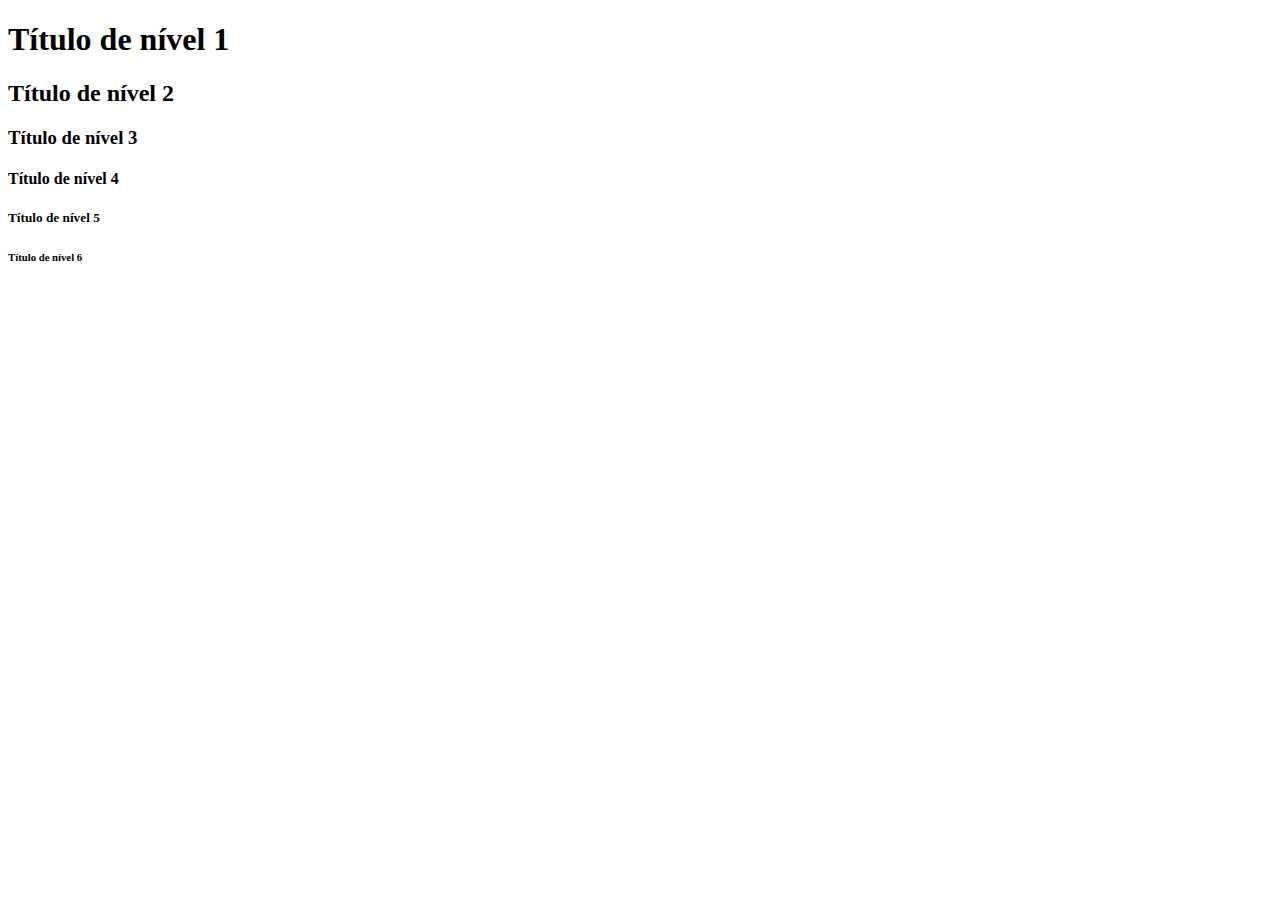
==== docs/index.html @ a33ae9fd "first commit" ====
<!DOCTYPE html>
<html>
<head>
<meta charset="UTF-8"/>
<title>Document</title>
</head>
<body>
	<h1>Título de nível 1</h1>
	<h2>Título de nível 2</h2>
	<h3>Título de nível 3</h3>
	<h4>Título de nível 4</h4>
	<h5>Título de nível 5</h5>
	<h6>Título de nível 6</h6>
</body>
</html>
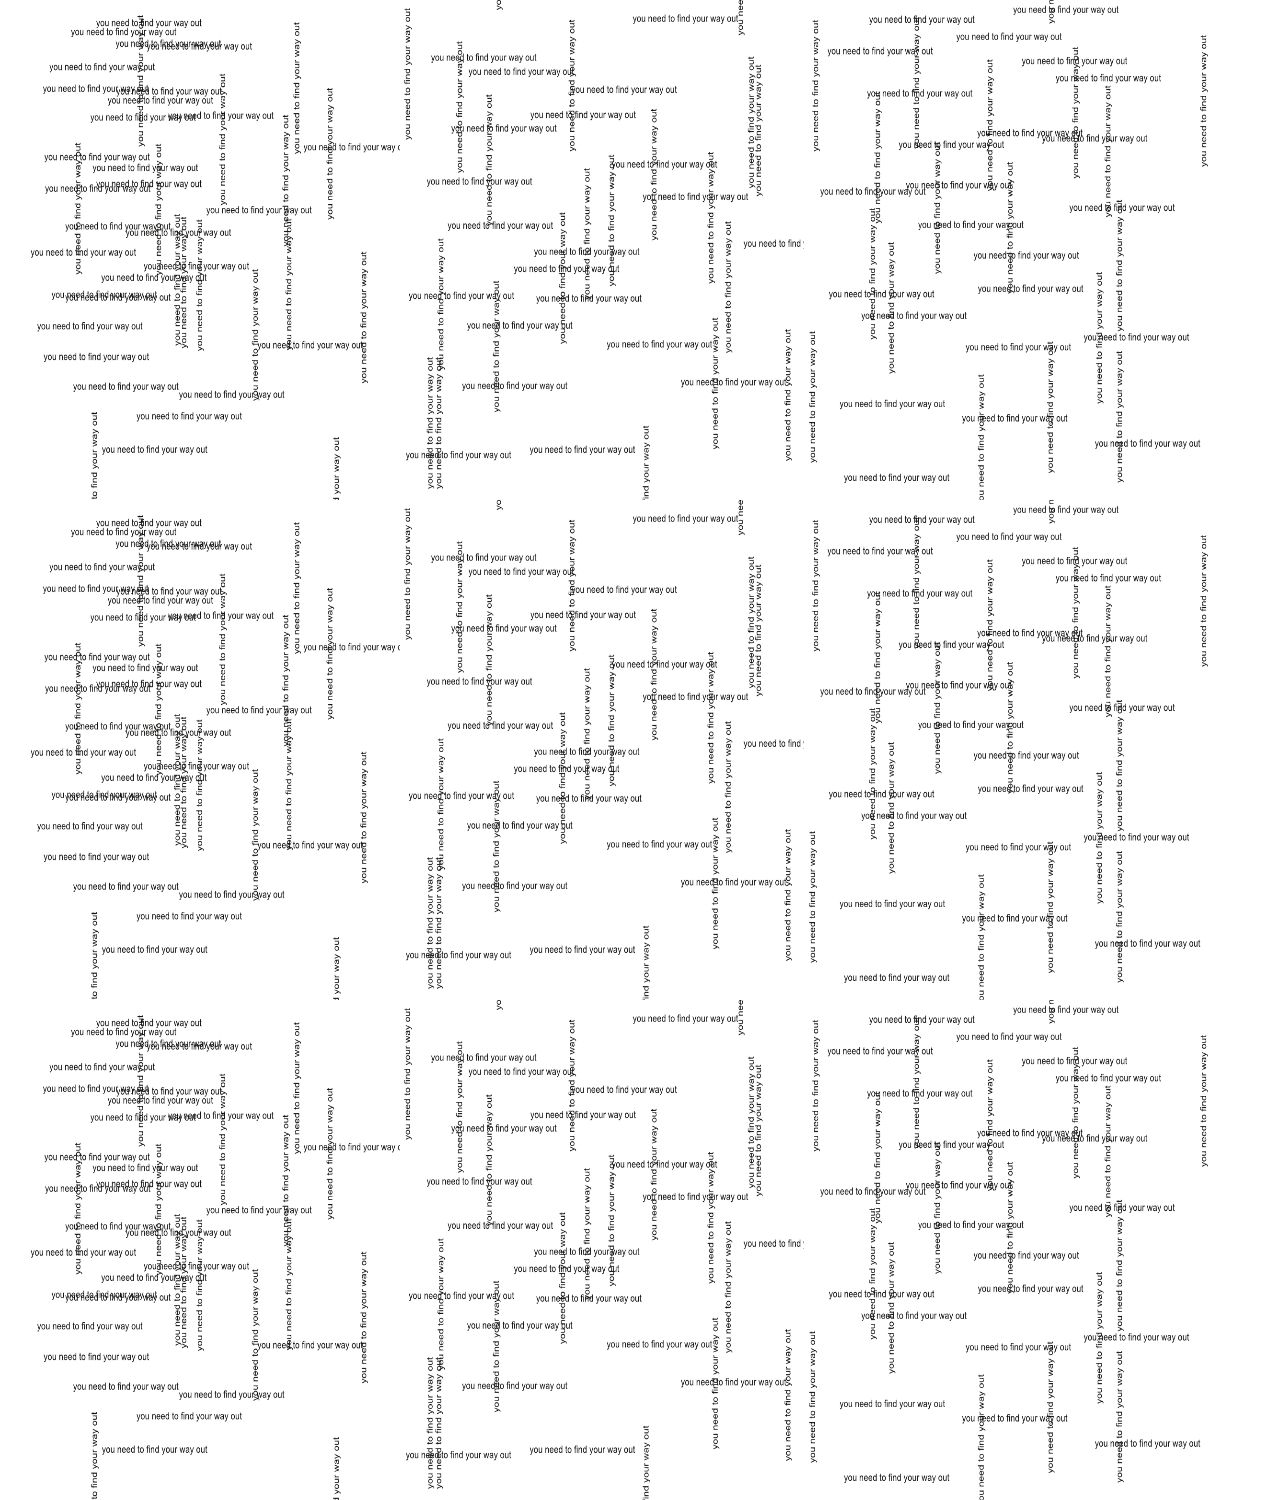
==== commit b4684b82: "final commit" ====
--- a/docs/index.html
+++ b/docs/index.html
@@ -2,14 +2,50 @@
 <html>
 <head>
 <meta charset="UTF-8"/>
-<title>Document</title>
+<title>Labirinto</title>
+<link rel="stylesheet" type="text/css" href="style.css">
+<link rel="stylesheet" href="https://maxcdn.bootstrapcdn.com/bootstrap/4.0.0/css/bootstrap.min.css" integrity="sha384-Gn5384xqQ1aoWXA+058RXPxPg6fy4IWvTNh0E263XmFcJlSAwiGgFAW/dAiS6JXm" crossorigin="anonymous">
 </head>
 <body>
-	<h1>Título de nível 1</h1>
-	<h2>Título de nível 2</h2>
-	<h3>Título de nível 3</h3>
-	<h4>Título de nível 4</h4>
-	<h5>Título de nível 5</h5>
-	<h6>Título de nível 6</h6>
+<div id="rules1">
+    <div class="submit-popup">
+      <span class="close">&times;</span>
+      <h3>THAT'S NOT IT</h3><hr>
+    </div>
+</div>
+<div id="rules2">
+    <div class="submit-popup">
+      <span class="close">&times;</span>
+      <h3>what are you looking for?</h3><hr>
+</div>
+</div>
+<div id="rules3">
+    <div class="submit-popup">
+      <span class="close">&times;</span>
+      <h3>i think you're stuck in this labyrint</h3><hr>
+    </div>
+</div>
+<div id="rules4">
+    <div class="submit-popup">
+      <span class="close">&times;</span>
+      <h3>you need to know what you're</h3>
+      <h3>looking for</h3><hr>
+</div>
+</div>
+<img src="first1.jpeg" onclick="rulesButton1()" height="500" width="400">
+<img src="first2.jpeg" onclick="rulesButton2()" height="500" width="400">
+<img src="first3.jpeg" onclick="rulesButton3()" height="500" width="400">
+<img src="first1.jpeg" onclick="rulesButton4()" height="500" width="400">
+<img src="first2.jpeg" onclick="rulesButton1()" height="500" width="400">
+<a href="index2.html">
+  <img src="first3.jpeg" alt="my picture" height="500" width="400" />
+</a>
+<img src="first1.jpeg" onclick="rulesButton2()" height="500" width="400">
+<img src="first2.jpeg" onclick="rulesButton3()" height="500" width="400">
+<img src="first3.jpeg" onclick="rulesButton4()" height="500" width="400">
+<script src = "script.js"> </script>
+  <script src="https://code.jquery.com/jquery-3.2.1.slim.min.js" integrity="sha384-KJ3o2DKtIkvYIK3UENzmM7KCkRr/rE9/Qpg6aAZGJwFDMVNA/GpGFF93hXpG5KkN" crossorigin="anonymous"></script>
+  <script src="https://cdnjs.cloudflare.com/ajax/libs/popper.js/1.12.9/umd/popper.min.js" integrity="sha384-ApNbgh9B+Y1QKtv3Rn7W3mgPxhU9K/ScQsAP7hUibX39j7fakFPskvXusvfa0b4Q" crossorigin="anonymous"></script>
+  <script src="https://maxcdn.bootstrapcdn.com/bootstrap/4.0.0/js/bootstrap.min.js" integrity="sha384-JZR6Spejh4U02d8jOt6vLEHfe/JQGiRRSQQxSfFWpi1MquVdAyjUar5+76PVCmYl" crossorigin="anonymous"></script>
 </body>
 </html>--- a/docs/style.css
+++ b/docs/style.css
@@ -0,0 +1,67 @@
+#rules1{
+  display: none;
+  position: absolute;
+  top: 0;
+  left: 0;
+  width: 100%;
+  height: 100%;
+  background-color: rgba(0, 0, 0, 0.3);
+  backdrop-filter: blur(3px);
+  z-index: 50;
+}
+#rules2{
+  display: none;
+  position: absolute;
+  top: 0;
+  left: 0;
+  width: 100%;
+  height: 100%;
+  background-color: rgba(0, 0, 0, 0.3);
+  backdrop-filter: blur(3px);
+  z-index: 50;
+}
+#rules3{
+  display: none;
+  position: absolute;
+  top: 0;
+  left: 0;
+  width: 100%;
+  height: 100%;
+  background-color: rgba(0, 0, 0, 0.3);
+  backdrop-filter: blur(3px);
+  z-index: 50;
+}
+#rules4{
+  display: none;
+  position: absolute;
+  top: 0;
+  left: 0;
+  width: 100%;
+  height: 100%;
+  background-color: rgba(0, 0, 0, 0.3);
+  backdrop-filter: blur(3px);
+  z-index: 50;
+}
+.close {
+  color: #aaaaaa;
+  float: right;
+  font-size: 28px;
+  font-weight: bold;
+  cursor:pointer;
+}
+.submit-popup{
+  position: absolute;
+  display: table;
+  margin: auto;
+  padding: 2%;
+  top: 20%;
+  left: 50%;
+  transform: translate(-50%, -50%);
+
+  text-align: left;
+  width: 60%;
+  background-color: white;
+  z-index: 100;
+  filter: drop-shadow(5px 5px 4px rgba(0, 0, 0, 0.3));
+  border-radius: 20px;
+}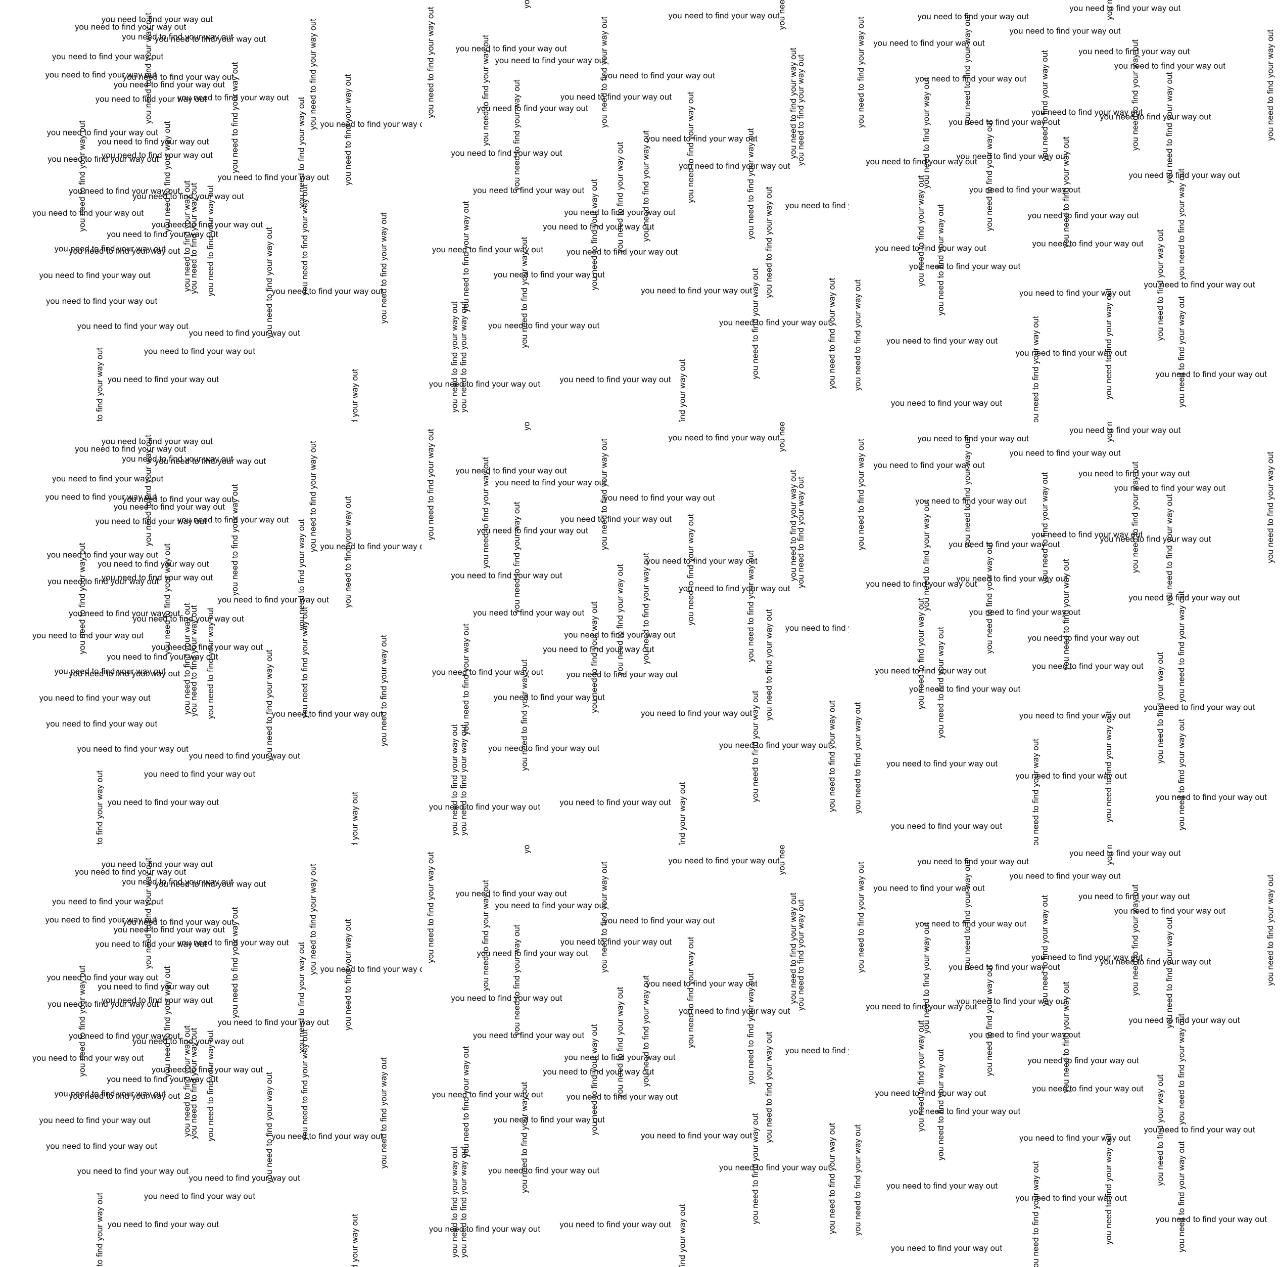
==== commit 408f2bc1: "invisible button" ====
--- a/docs/index.html
+++ b/docs/index.html
@@ -32,17 +32,17 @@
       <h3>looking for</h3><hr>
 </div>
 </div>
-<img src="first1.jpeg" onclick="rulesButton1()" height="500" width="400">
-<img src="first2.jpeg" onclick="rulesButton2()" height="500" width="400">
-<img src="first3.jpeg" onclick="rulesButton3()" height="500" width="400">
-<img src="first1.jpeg" onclick="rulesButton4()" height="500" width="400">
-<img src="first2.jpeg" onclick="rulesButton1()" height="500" width="400">
+<img src="first1.jpeg" onclick="rulesButton1()" height="33%" width="33%">
+<img src="first2.jpeg" onclick="rulesButton2()" height="33%" width="33%">
+<img src="first3.jpeg" onclick="rulesButton3()" height="33%" width="33%">
+<img src="first1.jpeg" onclick="rulesButton4()" height="33%" width="33%">
+<img src="first2.jpeg" onclick="rulesButton1()" height="33%" width="33%">
 <a href="index2.html">
-  <img src="first3.jpeg" alt="my picture" height="500" width="400" />
+  <img src="first3.jpeg" alt="my picture" height="33%" width="33%" />
 </a>
-<img src="first1.jpeg" onclick="rulesButton2()" height="500" width="400">
-<img src="first2.jpeg" onclick="rulesButton3()" height="500" width="400">
-<img src="first3.jpeg" onclick="rulesButton4()" height="500" width="400">
+<img src="first1.jpeg" onclick="rulesButton2()" height="33%" width="33%">
+<img src="first2.jpeg" onclick="rulesButton3()" height="33%" width="33%">
+<img src="first3.jpeg" onclick="rulesButton4()" height="33%" width="33%">
 <script src = "script.js"> </script>
   <script src="https://code.jquery.com/jquery-3.2.1.slim.min.js" integrity="sha384-KJ3o2DKtIkvYIK3UENzmM7KCkRr/rE9/Qpg6aAZGJwFDMVNA/GpGFF93hXpG5KkN" crossorigin="anonymous"></script>
   <script src="https://cdnjs.cloudflare.com/ajax/libs/popper.js/1.12.9/umd/popper.min.js" integrity="sha384-ApNbgh9B+Y1QKtv3Rn7W3mgPxhU9K/ScQsAP7hUibX39j7fakFPskvXusvfa0b4Q" crossorigin="anonymous"></script>
--- a/docs/style.css
+++ b/docs/style.css
@@ -4,7 +4,7 @@
   top: 0;
   left: 0;
   width: 100%;
-  height: 100%;
+  height: 200%;
   background-color: rgba(0, 0, 0, 0.3);
   backdrop-filter: blur(3px);
   z-index: 50;
@@ -15,7 +15,7 @@
   top: 0;
   left: 0;
   width: 100%;
-  height: 100%;
+  height: 200%;
   background-color: rgba(0, 0, 0, 0.3);
   backdrop-filter: blur(3px);
   z-index: 50;
@@ -26,7 +26,7 @@
   top: 0;
   left: 0;
   width: 100%;
-  height: 100%;
+  height: 200%;
   background-color: rgba(0, 0, 0, 0.3);
   backdrop-filter: blur(3px);
   z-index: 50;
@@ -37,7 +37,7 @@
   top: 0;
   left: 0;
   width: 100%;
-  height: 100%;
+  height: 200%;
   background-color: rgba(0, 0, 0, 0.3);
   backdrop-filter: blur(3px);
   z-index: 50;
@@ -64,4 +64,13 @@
   z-index: 100;
   filter: drop-shadow(5px 5px 4px rgba(0, 0, 0, 0.3));
   border-radius: 20px;
+  margin-top:20%;
+}
+input[type=button]{
+ width: 2%;
+  height: 8%;
+  margin-top:30%;
+  margin-left:70%;
+  background:transparent;
+ border:0;
 }